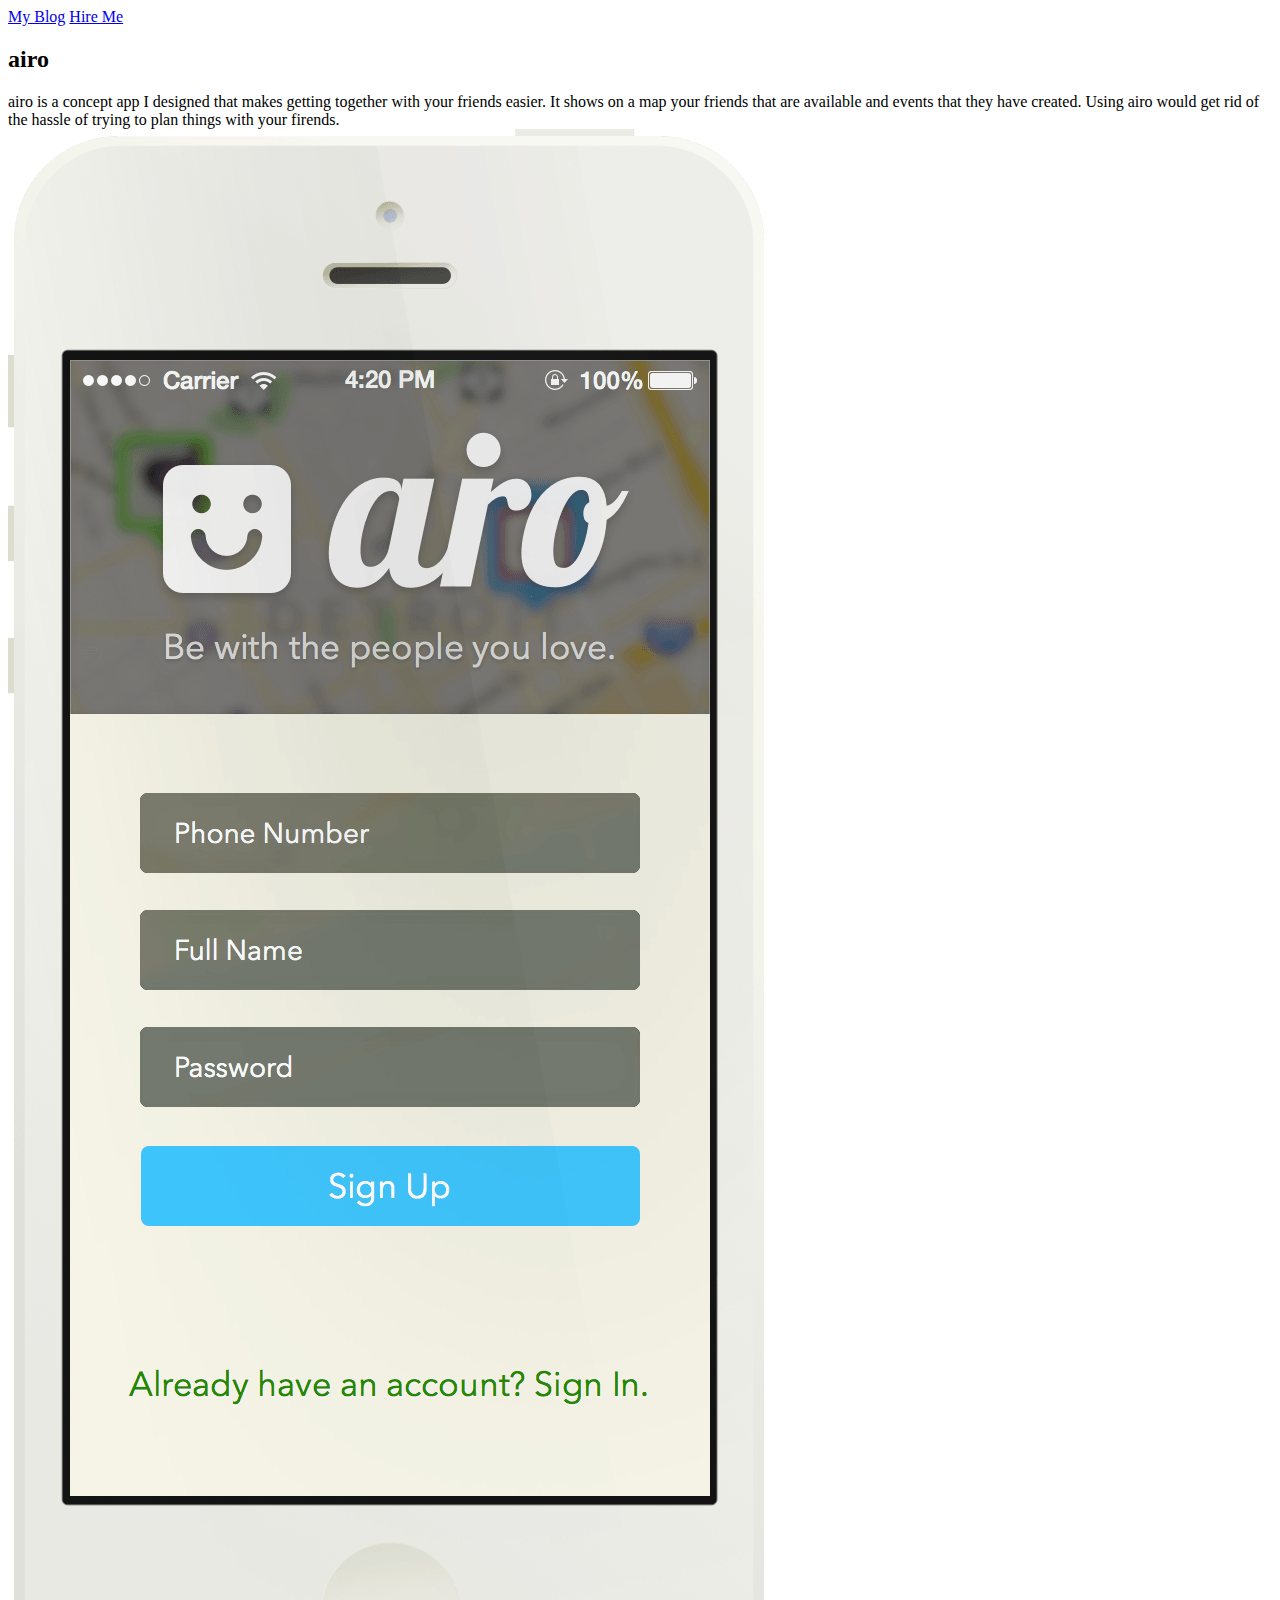
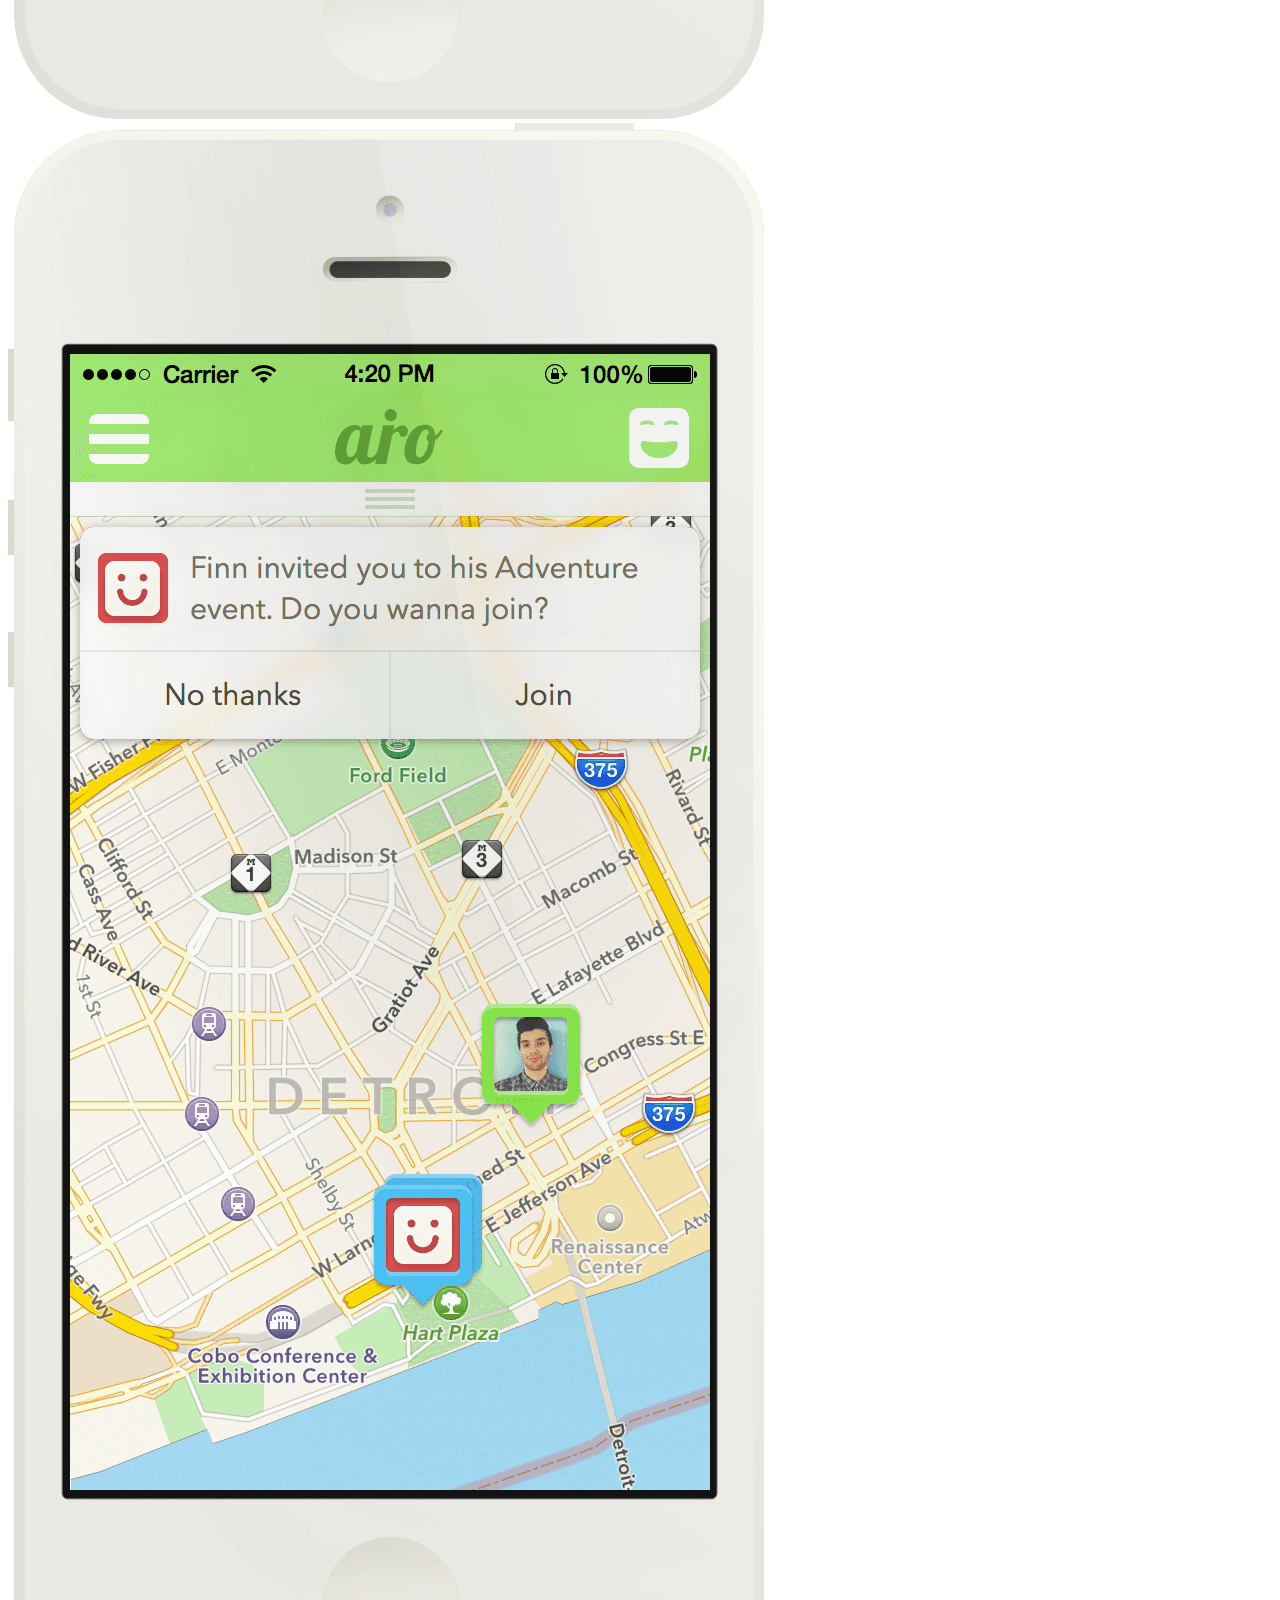
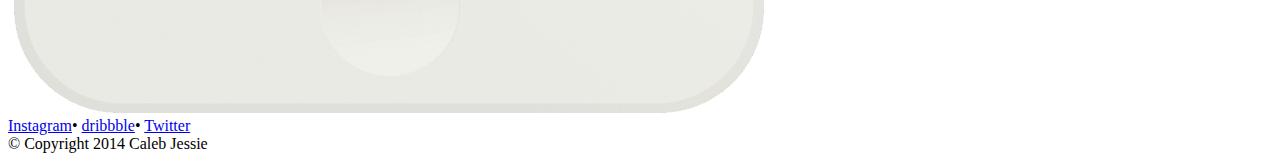
==== airo.html @ 3519adc7 "Move views to root to improve directories in url. Add links in html for projects and logo" ====
<!DOCTYPE html>
<html>
<head>
	<title>Caleb Jessie - Project</title>
	<link rel="stylesheet" href="../compass/css/project-view.css">
	<meta http-equiv="X-UA-Compatible" content="IE=edge">
	<meta charset="UTF-8">
</head>
<body>
	<div class="header-wrapper">
		<header>
			<div class="logo-wrapper"><div class="logo"><a href="http://www.calebjessie.com"></a></div></div>
			<nav>
				<a href="#" class="blog">My Blog</a>
				<a href="mailto:cjjessie793@gmail.com" class="header-button">Hire Me</a>
			</nav>
		</header>
	</div>
	<main>
		<section class="details-wrapper">
			<div class="project-title"><h2>airo</h2></div>
			<div class="project-details">
				airo is a concept app I designed that makes getting together with your friends easier. It shows on a map your friends that are available and events that they have created. Using airo would get rid of the hassle of trying to plan things with your firends. 
			</div>
		</section>
		<section class="project ios-screens">
			<img src="../img/work/airo/airo-signup.png" alt="airo Sign Up Screen">
			<img src="../img/work/airo/airo-map.png" alt="airo Map of Friends Screen">
		</section>
		<footer>
			<span>
				<a class="link-hover" target="_blank" href="http://www.instagram.com/calebjessie">Instagram</a>•
				<a class="link-hover" target="_blank" href="http://www.dribbble.com/calebjessie">dribbble</a>•
				<a class="link-hover" target="_blank" href="http://www.twitter.com/calebjessie">Twitter</a>
			</span>
			<aside class="copyright">
				© Copyright 2014 Caleb Jessie
			</aside>
		</footer>
	</main>
</body>
</html>
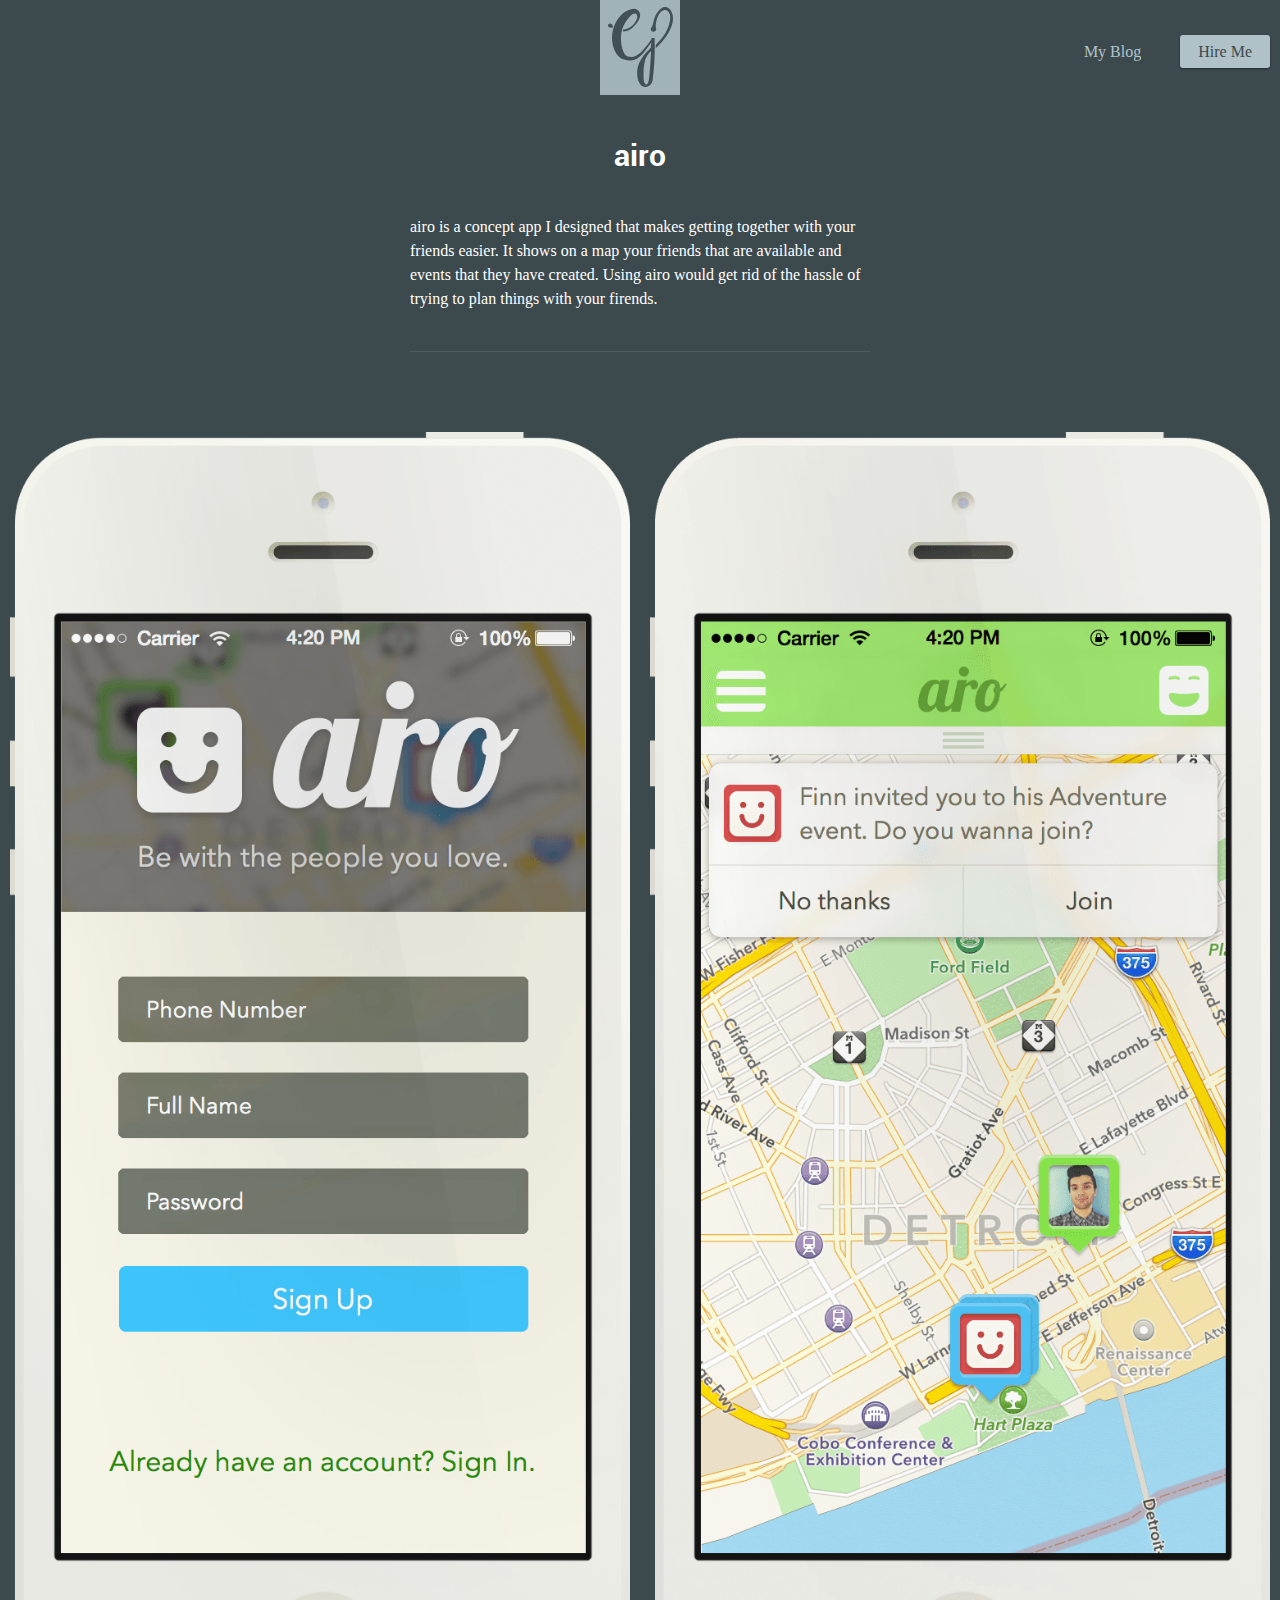
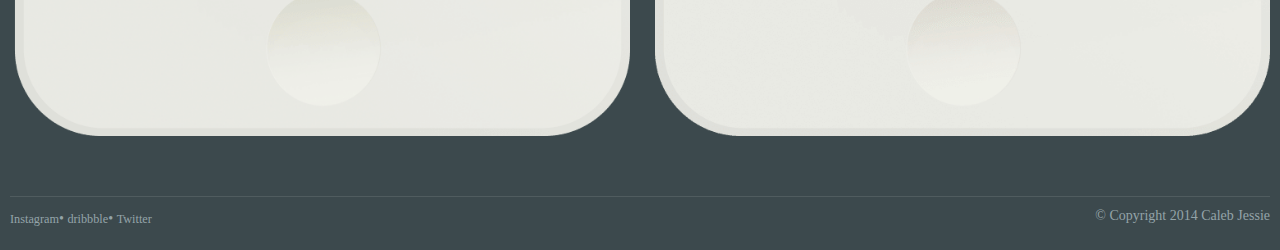
==== commit 11bf80b9: "Fix links to stylesheets in project pages" ====
--- a/airo.html
+++ b/airo.html
@@ -2,7 +2,7 @@
 <html>
 <head>
 	<title>Caleb Jessie - Project</title>
-	<link rel="stylesheet" href="../compass/css/project-view.css">
+	<link rel="stylesheet" href="css/project-view.css">
 	<meta http-equiv="X-UA-Compatible" content="IE=edge">
 	<meta charset="UTF-8">
 </head>
--- a/css/project-view.css
+++ b/css/project-view.css
@@ -0,0 +1,618 @@
+/* line 5, ../../../../../../../Library/Ruby/Gems/2.0.0/gems/compass-core-1.0.1/stylesheets/compass/reset/_utilities.scss */
+html, body, div, span, applet, object, iframe,
+h1, h2, h3, h4, h5, h6, p, blockquote, pre,
+a, abbr, acronym, address, big, cite, code,
+del, dfn, em, img, ins, kbd, q, s, samp,
+small, strike, strong, sub, sup, tt, var,
+b, u, i, center,
+dl, dt, dd, ol, ul, li,
+fieldset, form, label, legend,
+table, caption, tbody, tfoot, thead, tr, th, td,
+article, aside, canvas, details, embed,
+figure, figcaption, footer, header, hgroup,
+menu, nav, output, ruby, section, summary,
+time, mark, audio, video {
+  margin: 0;
+  padding: 0;
+  border: 0;
+  font: inherit;
+  font-size: 100%;
+  vertical-align: baseline;
+}
+
+/* line 22, ../../../../../../../Library/Ruby/Gems/2.0.0/gems/compass-core-1.0.1/stylesheets/compass/reset/_utilities.scss */
+html {
+  line-height: 1;
+}
+
+/* line 24, ../../../../../../../Library/Ruby/Gems/2.0.0/gems/compass-core-1.0.1/stylesheets/compass/reset/_utilities.scss */
+ol, ul {
+  list-style: none;
+}
+
+/* line 26, ../../../../../../../Library/Ruby/Gems/2.0.0/gems/compass-core-1.0.1/stylesheets/compass/reset/_utilities.scss */
+table {
+  border-collapse: collapse;
+  border-spacing: 0;
+}
+
+/* line 28, ../../../../../../../Library/Ruby/Gems/2.0.0/gems/compass-core-1.0.1/stylesheets/compass/reset/_utilities.scss */
+caption, th, td {
+  text-align: left;
+  font-weight: normal;
+  vertical-align: middle;
+}
+
+/* line 30, ../../../../../../../Library/Ruby/Gems/2.0.0/gems/compass-core-1.0.1/stylesheets/compass/reset/_utilities.scss */
+q, blockquote {
+  quotes: none;
+}
+/* line 103, ../../../../../../../Library/Ruby/Gems/2.0.0/gems/compass-core-1.0.1/stylesheets/compass/reset/_utilities.scss */
+q:before, q:after, blockquote:before, blockquote:after {
+  content: "";
+  content: none;
+}
+
+/* line 32, ../../../../../../../Library/Ruby/Gems/2.0.0/gems/compass-core-1.0.1/stylesheets/compass/reset/_utilities.scss */
+a img {
+  border: none;
+}
+
+/* line 116, ../../../../../../../Library/Ruby/Gems/2.0.0/gems/compass-core-1.0.1/stylesheets/compass/reset/_utilities.scss */
+article, aside, details, figcaption, figure, footer, header, hgroup, main, menu, nav, section, summary {
+  display: block;
+}
+
+@font-face {
+  font-family: 'Open Sans Regular';
+  src: url([data-uri]) format("woff");
+  font-weight: normal;
+  font-style: normal;
+}
+@font-face {
+  font-family: 'Roboto Light';
+  src: url([data-uri]) format("woff");
+  font-weight: normal;
+  font-style: normal;
+}
+@font-face {
+  font-family: 'Roboto Bold';
+  src: url([data-uri]) format("woff");
+  font-weight: normal;
+  font-style: normal;
+}
+/* line 106, ../../../../../../../Library/Ruby/Gems/2.0.0/gems/compass-core-1.0.1/stylesheets/compass/typography/_vertical_rhythm.scss */
+html {
+  font-size: 100%;
+  line-height: 1.5em;
+}
+
+/* line 33, ../sass/partials/_global.scss */
+body {
+  font-family: "Open Sans Regular" sans-serif;
+  color: #3c494d;
+}
+
+/* line 38, ../sass/partials/_global.scss */
+h1, h2, h3 {
+  color: #41707f;
+}
+
+/* line 41, ../sass/partials/_global.scss */
+h1 {
+  font-size: 3em;
+  line-height: 1.25em;
+  font-family: "Roboto Light";
+}
+
+/* line 45, ../sass/partials/_global.scss */
+h2 {
+  font-size: 1.875em;
+  line-height: 1.33333em;
+  font-family: "Roboto Bold";
+}
+
+/* line 49, ../sass/partials/_global.scss */
+h3 {
+  font-family: "Roboto Bold";
+}
+
+/* line 53, ../sass/partials/_global.scss */
+a {
+  -moz-transition: color 0.5s ease;
+  -o-transition: color 0.5s ease;
+  -webkit-transition: color 0.5s ease;
+  transition: color 0.5s ease;
+  text-decoration: none;
+  color: #2980b9;
+}
+/* line 59, ../sass/partials/_global.scss */
+a:hover {
+  color: #fff;
+}
+
+/* line 63, ../sass/partials/_global.scss */
+.link-hover {
+  -moz-transition: background 0.5s ease;
+  -o-transition: background 0.5s ease;
+  -webkit-transition: background 0.5s ease;
+  transition: background 0.5s ease;
+}
+/* line 66, ../sass/partials/_global.scss */
+.link-hover:hover {
+  background: #2980b9;
+}
+
+/* line 72, ../sass/partials/_global.scss */
+.button, .header-wrapper header nav .header-button {
+  -moz-border-radius: 3px;
+  -webkit-border-radius: 3px;
+  border-radius: 3px;
+  -moz-box-shadow: 0px 1px 2px rgba(0, 0, 0, 0.5);
+  -webkit-box-shadow: 0px 1px 2px rgba(0, 0, 0, 0.5);
+  box-shadow: 0px 1px 2px rgba(0, 0, 0, 0.5);
+  -moz-transition: opacity 0.5s ease;
+  -o-transition: opacity 0.5s ease;
+  -webkit-transition: opacity 0.5s ease;
+  transition: opacity 0.5s ease;
+  font-size: 1rem;
+  padding: 8px 18px;
+  margin-top: 15px;
+  line-height: 20px;
+  opacity: .8;
+}
+/* line 82, ../sass/partials/_global.scss */
+.button:hover, .header-wrapper header nav .header-button:hover {
+  opacity: 1;
+}
+
+/* line 3, ../sass/project-view.scss */
+body {
+  background: #3c494d;
+  color: #fff;
+}
+
+/* line 8, ../sass/project-view.scss */
+.header-wrapper {
+  height: 95px;
+}
+/* line 11, ../sass/project-view.scss */
+.header-wrapper header {
+  width: 300px;
+  margin-left: auto;
+  margin-right: auto;
+}
+/* line 12, ../../../../../../../Library/Ruby/Gems/2.0.0/gems/susy-2.1.3/sass/susy/output/support/_clearfix.scss */
+.header-wrapper header:after {
+  content: " ";
+  display: block;
+  clear: both;
+}
+@media (min-width: 640px) {
+  /* line 11, ../sass/project-view.scss */
+  .header-wrapper header {
+    width: 620.0px;
+    margin-left: auto;
+    margin-right: auto;
+  }
+  /* line 12, ../../../../../../../Library/Ruby/Gems/2.0.0/gems/susy-2.1.3/sass/susy/output/support/_clearfix.scss */
+  .header-wrapper header:after {
+    content: " ";
+    display: block;
+    clear: both;
+  }
+}
+@media (min-width: 960px) {
+  /* line 11, ../sass/project-view.scss */
+  .header-wrapper header {
+    width: 940px;
+    margin-left: auto;
+    margin-right: auto;
+  }
+  /* line 12, ../../../../../../../Library/Ruby/Gems/2.0.0/gems/susy-2.1.3/sass/susy/output/support/_clearfix.scss */
+  .header-wrapper header:after {
+    content: " ";
+    display: block;
+    clear: both;
+  }
+}
+@media (min-width: 1280px) {
+  /* line 11, ../sass/project-view.scss */
+  .header-wrapper header {
+    width: 1260px;
+    margin-left: auto;
+    margin-right: auto;
+  }
+  /* line 12, ../../../../../../../Library/Ruby/Gems/2.0.0/gems/susy-2.1.3/sass/susy/output/support/_clearfix.scss */
+  .header-wrapper header:after {
+    content: " ";
+    display: block;
+    clear: both;
+  }
+}
+/* line 23, ../sass/project-view.scss */
+.header-wrapper header nav {
+  float: right;
+  margin-top: 2.5em;
+}
+/* line 27, ../sass/project-view.scss */
+.header-wrapper header nav .blog {
+  -moz-transition: opacity 0.5s ease;
+  -o-transition: opacity 0.5s ease;
+  -webkit-transition: opacity 0.5s ease;
+  transition: opacity 0.5s ease;
+  color: #cee0e6;
+  margin: 17px 30px;
+  padding: 5px;
+  opacity: .8;
+}
+@media (max-width: 640px) {
+  /* line 27, ../sass/project-view.scss */
+  .header-wrapper header nav .blog {
+    display: none;
+  }
+}
+/* line 37, ../sass/project-view.scss */
+.header-wrapper header nav .blog:hover {
+  opacity: 1;
+}
+/* line 41, ../sass/project-view.scss */
+.header-wrapper header nav .header-button {
+  background: #cee0e6;
+  color: #3c494d;
+  margin-top: 1.25em;
+}
+
+/* line 50, ../sass/project-view.scss */
+.logo-wrapper {
+  -moz-transition: opacity 0.5s ease;
+  -o-transition: opacity 0.5s ease;
+  -webkit-transition: opacity 0.5s ease;
+  transition: opacity 0.5s ease;
+  background: #cee0e6;
+  width: 80px;
+  height: 95px;
+  position: absolute;
+  left: 50%;
+  margin-left: -40px;
+  opacity: 0.7;
+}
+/* line 60, ../sass/project-view.scss */
+.logo-wrapper:hover {
+  opacity: 1;
+}
+
+/* line 64, ../sass/project-view.scss */
+.logo {
+  display: inline-block;
+  width: 66px;
+  height: 80px;
+  margin: 7px 0 0 7px;
+  background: url([data-uri]) no-repeat center center;
+  cursor: pointer;
+}
+/* line 72, ../sass/project-view.scss */
+.logo a {
+  padding: 66px 80px;
+}
+
+/* line 77, ../sass/project-view.scss */
+main {
+  width: 300px;
+  margin-left: auto;
+  margin-right: auto;
+}
+/* line 12, ../../../../../../../Library/Ruby/Gems/2.0.0/gems/susy-2.1.3/sass/susy/output/support/_clearfix.scss */
+main:after {
+  content: " ";
+  display: block;
+  clear: both;
+}
+@media (min-width: 640px) {
+  /* line 77, ../sass/project-view.scss */
+  main {
+    width: 620.0px;
+    margin-left: auto;
+    margin-right: auto;
+  }
+  /* line 12, ../../../../../../../Library/Ruby/Gems/2.0.0/gems/susy-2.1.3/sass/susy/output/support/_clearfix.scss */
+  main:after {
+    content: " ";
+    display: block;
+    clear: both;
+  }
+}
+@media (min-width: 960px) {
+  /* line 77, ../sass/project-view.scss */
+  main {
+    width: 940px;
+    margin-left: auto;
+    margin-right: auto;
+  }
+  /* line 12, ../../../../../../../Library/Ruby/Gems/2.0.0/gems/susy-2.1.3/sass/susy/output/support/_clearfix.scss */
+  main:after {
+    content: " ";
+    display: block;
+    clear: both;
+  }
+}
+@media (min-width: 1280px) {
+  /* line 77, ../sass/project-view.scss */
+  main {
+    width: 1260px;
+    margin-left: auto;
+    margin-right: auto;
+  }
+  /* line 12, ../../../../../../../Library/Ruby/Gems/2.0.0/gems/susy-2.1.3/sass/susy/output/support/_clearfix.scss */
+  main:after {
+    content: " ";
+    display: block;
+    clear: both;
+  }
+}
+
+/* line 91, ../sass/project-view.scss */
+.details-wrapper {
+  margin-top: 2.5em;
+}
+@media (min-width: 640px) {
+  /* line 91, ../sass/project-view.scss */
+  .details-wrapper {
+    width: 620.0px;
+    float: left;
+    margin-right: 20px;
+  }
+}
+@media (min-width: 960px) {
+  /* line 91, ../sass/project-view.scss */
+  .details-wrapper {
+    width: 940px;
+    float: left;
+    margin-right: 20px;
+  }
+}
+@media (min-width: 1280px) {
+  /* line 91, ../sass/project-view.scss */
+  .details-wrapper {
+    width: 1260px;
+    float: left;
+    margin-right: 20px;
+  }
+}
+
+/* line 103, ../sass/project-view.scss */
+.project-title {
+  text-align: center;
+}
+/* line 106, ../sass/project-view.scss */
+.project-title h2 {
+  color: #fff;
+}
+/* line 109, ../sass/project-view.scss */
+.project-title a {
+  -moz-transition: opacity 0.5s ease;
+  -o-transition: opacity 0.5s ease;
+  -webkit-transition: opacity 0.5s ease;
+  transition: opacity 0.5s ease;
+  color: #fff;
+  opacity: .8;
+}
+/* line 114, ../sass/project-view.scss */
+.project-title a:hover {
+  opacity: 1;
+}
+
+/* line 119, ../sass/project-view.scss */
+.project-details {
+  border-bottom-width: 0.0625em;
+  border-bottom-style: solid;
+  padding-bottom: 0.5625em;
+  border-color: #505c5f;
+  padding-bottom: 2.5em;
+  margin-top: 2.5em;
+  position: relative;
+}
+@media (min-width: 640px) {
+  /* line 119, ../sass/project-view.scss */
+  .project-details {
+    width: 460.0px;
+    float: left;
+    margin-left: 80px;
+    margin-right: -100%;
+  }
+}
+@media (min-width: 960px) {
+  /* line 119, ../sass/project-view.scss */
+  .project-details {
+    width: 460.0px;
+    float: left;
+    margin-left: 240px;
+    margin-right: -100%;
+  }
+}
+@media (min-width: 1280px) {
+  /* line 119, ../sass/project-view.scss */
+  .project-details {
+    width: 460.0px;
+    float: left;
+    margin-left: 400.0px;
+    margin-right: -100%;
+  }
+}
+
+@media (min-width: 640px) {
+  /* line 135, ../sass/project-view.scss */
+  .project {
+    width: 620.0px;
+    float: left;
+    margin-right: 20px;
+  }
+}
+@media (min-width: 960px) {
+  /* line 135, ../sass/project-view.scss */
+  .project {
+    width: 940px;
+    float: left;
+    margin-right: 20px;
+  }
+}
+@media (min-width: 1280px) {
+  /* line 135, ../sass/project-view.scss */
+  .project {
+    width: 1260px;
+    float: left;
+    margin-right: 20px;
+  }
+}
+/* line 146, ../sass/project-view.scss */
+.project img {
+  margin-top: 5em;
+}
+@media (max-width: 640px) {
+  /* line 146, ../sass/project-view.scss */
+  .project img {
+    width: 300px;
+    float: left;
+    margin-left: 0;
+    margin-right: 0;
+  }
+}
+
+@media (min-width: 640px) {
+  /* line 153, ../sass/project-view.scss */
+  .web-screens img {
+    width: 620.0px;
+    float: left;
+    margin-right: 20px;
+  }
+}
+@media (min-width: 960px) {
+  /* line 153, ../sass/project-view.scss */
+  .web-screens img {
+    width: 940px;
+    float: left;
+    margin-right: 20px;
+  }
+}
+@media (min-width: 1280px) {
+  /* line 153, ../sass/project-view.scss */
+  .web-screens img {
+    width: 1260px;
+    float: left;
+    margin-right: 20px;
+  }
+}
+
+@media (min-width: 640px) {
+  /* line 164, ../sass/project-view.scss */
+  .ios-screens img {
+    width: 300px;
+    float: left;
+  }
+  /* line 66, ../../../../../../../Library/Ruby/Gems/2.0.0/gems/susy-2.1.3/sass/susy/language/susy/_gallery.scss */
+  .ios-screens img:nth-child(2n + 1) {
+    margin-left: 0;
+    margin-right: -100%;
+    clear: both;
+    margin-left: 0;
+  }
+  /* line 66, ../../../../../../../Library/Ruby/Gems/2.0.0/gems/susy-2.1.3/sass/susy/language/susy/_gallery.scss */
+  .ios-screens img:nth-child(2n + 2) {
+    margin-left: 320px;
+    margin-right: -100%;
+    clear: none;
+  }
+}
+@media (min-width: 960px) {
+  /* line 164, ../sass/project-view.scss */
+  .ios-screens img {
+    width: 460.0px;
+    float: left;
+  }
+  /* line 66, ../../../../../../../Library/Ruby/Gems/2.0.0/gems/susy-2.1.3/sass/susy/language/susy/_gallery.scss */
+  .ios-screens img:nth-child(2n + 1) {
+    margin-left: 0;
+    margin-right: -100%;
+    clear: both;
+    margin-left: 0;
+  }
+  /* line 66, ../../../../../../../Library/Ruby/Gems/2.0.0/gems/susy-2.1.3/sass/susy/language/susy/_gallery.scss */
+  .ios-screens img:nth-child(2n + 2) {
+    margin-left: 480px;
+    margin-right: -100%;
+    clear: none;
+  }
+}
+@media (min-width: 1280px) {
+  /* line 164, ../sass/project-view.scss */
+  .ios-screens img {
+    width: 620.0px;
+    float: left;
+  }
+  /* line 66, ../../../../../../../Library/Ruby/Gems/2.0.0/gems/susy-2.1.3/sass/susy/language/susy/_gallery.scss */
+  .ios-screens img:nth-child(2n + 1) {
+    margin-left: 0;
+    margin-right: -100%;
+    clear: both;
+    margin-left: 0;
+  }
+  /* line 66, ../../../../../../../Library/Ruby/Gems/2.0.0/gems/susy-2.1.3/sass/susy/language/susy/_gallery.scss */
+  .ios-screens img:nth-child(2n + 2) {
+    margin-left: 640px;
+    margin-right: -100%;
+    clear: none;
+  }
+}
+
+/* line 177, ../sass/project-view.scss */
+footer {
+  border-top-width: 0.0625em;
+  border-top-style: solid;
+  padding-top: 0.5625em;
+  border-color: #505c5f;
+  margin: 3.75em 0 1.25em;
+}
+@media (max-width: 960px) {
+  /* line 177, ../sass/project-view.scss */
+  footer {
+    width: 300px;
+    float: left;
+    margin-left: 0;
+    margin-right: 0;
+    text-align: center;
+  }
+}
+@media (min-width: 640px) {
+  /* line 177, ../sass/project-view.scss */
+  footer {
+    width: 620.0px;
+    float: left;
+    margin-right: 20px;
+  }
+}
+@media (min-width: 960px) {
+  /* line 177, ../sass/project-view.scss */
+  footer {
+    width: 940px;
+    float: left;
+    margin-right: 20px;
+  }
+  /* line 187, ../sass/project-view.scss */
+  footer .copyright {
+    float: right;
+  }
+}
+@media (min-width: 1280px) {
+  /* line 177, ../sass/project-view.scss */
+  footer {
+    width: 1260px;
+    float: left;
+    margin-right: 20px;
+  }
+}
+/* line 198, ../sass/project-view.scss */
+footer span, footer .copyright, footer a {
+  font-size: 0.875em;
+  line-height: 1.42857em;
+  color: #94a4a9;
+}
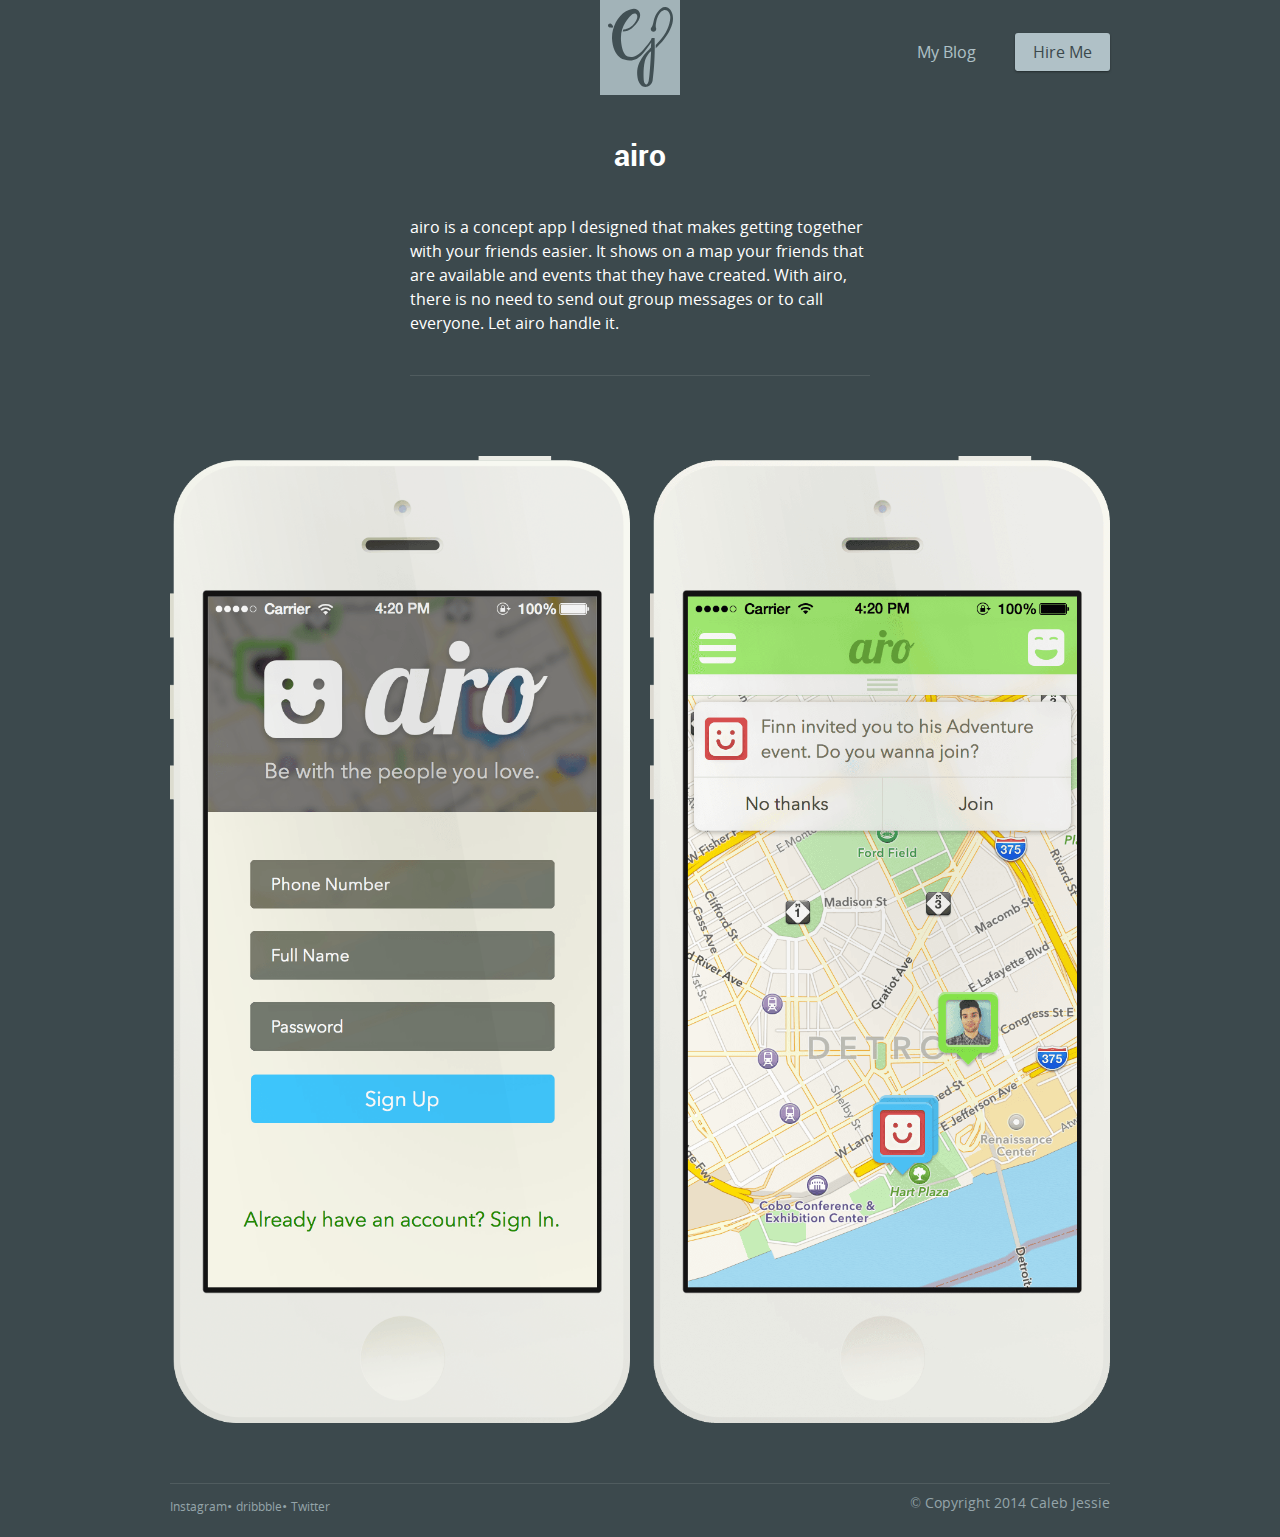
==== commit 200fdcef: "Update airo description" ====
--- a/airo.html
+++ b/airo.html
@@ -4,12 +4,13 @@
 	<title>Caleb Jessie - Project</title>
 	<link rel="stylesheet" href="css/project-view.css">
 	<meta http-equiv="X-UA-Compatible" content="IE=edge">
+	<meta name="viewport" content="width=device-width, initial-scale=1.0">
 	<meta charset="UTF-8">
 </head>
 <body>
 	<div class="header-wrapper">
 		<header>
-			<div class="logo-wrapper"><div class="logo"><a href="http://www.calebjessie.com"></a></div></div>
+			<div class="logo-wrapper"><div class="logo"><a href="/"></a></div></div>
 			<nav>
 				<a href="#" class="blog">My Blog</a>
 				<a href="mailto:cjjessie793@gmail.com" class="header-button">Hire Me</a>
@@ -20,7 +21,7 @@
 		<section class="details-wrapper">
 			<div class="project-title"><h2>airo</h2></div>
 			<div class="project-details">
-				airo is a concept app I designed that makes getting together with your friends easier. It shows on a map your friends that are available and events that they have created. Using airo would get rid of the hassle of trying to plan things with your firends. 
+				airo is a concept app I designed that makes getting together with your friends easier. It shows on a map your friends that are available and events that they have created. With airo, there is no need to send out group messages or to call everyone. Let airo handle it. 
 			</div>
 		</section>
 		<section class="project ios-screens">
--- a/css/project-view.css
+++ b/css/project-view.css
@@ -65,19 +65,19 @@
 
 @font-face {
   font-family: 'Open Sans Regular';
-  src: url([data-uri]) format("woff");
+  src: url([data-uri]) format("woff");
   font-weight: normal;
   font-style: normal;
 }
 @font-face {
   font-family: 'Roboto Light';
-  src: url([data-uri]) format("woff");
+  src: url([data-uri]) format("woff");
   font-weight: normal;
   font-style: normal;
 }
 @font-face {
   font-family: 'Roboto Bold';
-  src: url([data-uri]) format("woff");
+  src: url([data-uri]) format("woff");
   font-weight: normal;
   font-style: normal;
 }
@@ -87,37 +87,42 @@
   line-height: 1.5em;
 }
 
-/* line 33, ../sass/partials/_global.scss */
+@-ms-viewport {
+  width: device-width;
+}
+/* line 38, ../sass/partials/_global.scss */
 body {
-  font-family: "Open Sans Regular" sans-serif;
+  font-family: "Open Sans Regular";
   color: #3c494d;
 }
 
-/* line 38, ../sass/partials/_global.scss */
+/* line 43, ../sass/partials/_global.scss */
 h1, h2, h3 {
   color: #41707f;
 }
 
-/* line 41, ../sass/partials/_global.scss */
+/* line 46, ../sass/partials/_global.scss */
 h1 {
   font-size: 3em;
   line-height: 1.25em;
   font-family: "Roboto Light";
 }
 
-/* line 45, ../sass/partials/_global.scss */
+/* line 50, ../sass/partials/_global.scss */
 h2 {
   font-size: 1.875em;
   line-height: 1.33333em;
   font-family: "Roboto Bold";
 }
 
-/* line 49, ../sass/partials/_global.scss */
+/* line 54, ../sass/partials/_global.scss */
 h3 {
+  font-size: 1.125em;
+  line-height: 2.22222em;
   font-family: "Roboto Bold";
 }
 
-/* line 53, ../sass/partials/_global.scss */
+/* line 58, ../sass/partials/_global.scss */
 a {
   -moz-transition: color 0.5s ease;
   -o-transition: color 0.5s ease;
@@ -126,24 +131,24 @@
   text-decoration: none;
   color: #2980b9;
 }
-/* line 59, ../sass/partials/_global.scss */
+/* line 64, ../sass/partials/_global.scss */
 a:hover {
   color: #fff;
 }
 
-/* line 63, ../sass/partials/_global.scss */
+/* line 70, ../sass/partials/_global.scss */
 .link-hover {
   -moz-transition: background 0.5s ease;
   -o-transition: background 0.5s ease;
   -webkit-transition: background 0.5s ease;
   transition: background 0.5s ease;
 }
-/* line 66, ../sass/partials/_global.scss */
+/* line 73, ../sass/partials/_global.scss */
 .link-hover:hover {
   background: #2980b9;
 }
 
-/* line 72, ../sass/partials/_global.scss */
+/* line 79, ../sass/partials/_global.scss */
 .button, .header-wrapper header nav .header-button {
   -moz-border-radius: 3px;
   -webkit-border-radius: 3px;
@@ -161,7 +166,7 @@
   line-height: 20px;
   opacity: .8;
 }
-/* line 82, ../sass/partials/_global.scss */
+/* line 89, ../sass/partials/_global.scss */
 .button:hover, .header-wrapper header nav .header-button:hover {
   opacity: 1;
 }
@@ -216,26 +221,12 @@
     clear: both;
   }
 }
-@media (min-width: 1280px) {
-  /* line 11, ../sass/project-view.scss */
-  .header-wrapper header {
-    width: 1260px;
-    margin-left: auto;
-    margin-right: auto;
-  }
-  /* line 12, ../../../../../../../Library/Ruby/Gems/2.0.0/gems/susy-2.1.3/sass/susy/output/support/_clearfix.scss */
-  .header-wrapper header:after {
-    content: " ";
-    display: block;
-    clear: both;
-  }
-}
-/* line 23, ../sass/project-view.scss */
+/* line 20, ../sass/project-view.scss */
 .header-wrapper header nav {
   float: right;
   margin-top: 2.5em;
 }
-/* line 27, ../sass/project-view.scss */
+/* line 24, ../sass/project-view.scss */
 .header-wrapper header nav .blog {
   -moz-transition: opacity 0.5s ease;
   -o-transition: opacity 0.5s ease;
@@ -247,23 +238,23 @@
   opacity: .8;
 }
 @media (max-width: 640px) {
-  /* line 27, ../sass/project-view.scss */
+  /* line 24, ../sass/project-view.scss */
   .header-wrapper header nav .blog {
     display: none;
   }
 }
-/* line 37, ../sass/project-view.scss */
+/* line 34, ../sass/project-view.scss */
 .header-wrapper header nav .blog:hover {
   opacity: 1;
 }
-/* line 41, ../sass/project-view.scss */
+/* line 38, ../sass/project-view.scss */
 .header-wrapper header nav .header-button {
   background: #cee0e6;
   color: #3c494d;
   margin-top: 1.25em;
 }
 
-/* line 50, ../sass/project-view.scss */
+/* line 47, ../sass/project-view.scss */
 .logo-wrapper {
   -moz-transition: opacity 0.5s ease;
   -o-transition: opacity 0.5s ease;
@@ -277,12 +268,12 @@
   margin-left: -40px;
   opacity: 0.7;
 }
-/* line 60, ../sass/project-view.scss */
+/* line 57, ../sass/project-view.scss */
 .logo-wrapper:hover {
   opacity: 1;
 }
 
-/* line 64, ../sass/project-view.scss */
+/* line 61, ../sass/project-view.scss */
 .logo {
   display: inline-block;
   width: 66px;
@@ -291,12 +282,12 @@
   background: url([data-uri]) no-repeat center center;
   cursor: pointer;
 }
-/* line 72, ../sass/project-view.scss */
+/* line 69, ../sass/project-view.scss */
 .logo a {
   padding: 66px 80px;
 }
 
-/* line 77, ../sass/project-view.scss */
+/* line 74, ../sass/project-view.scss */
 main {
   width: 300px;
   margin-left: auto;
@@ -309,7 +300,7 @@
   clear: both;
 }
 @media (min-width: 640px) {
-  /* line 77, ../sass/project-view.scss */
+  /* line 74, ../sass/project-view.scss */
   main {
     width: 620.0px;
     margin-left: auto;
@@ -323,7 +314,7 @@
   }
 }
 @media (min-width: 960px) {
-  /* line 77, ../sass/project-view.scss */
+  /* line 74, ../sass/project-view.scss */
   main {
     width: 940px;
     margin-left: auto;
@@ -336,27 +327,13 @@
     clear: both;
   }
 }
-@media (min-width: 1280px) {
-  /* line 77, ../sass/project-view.scss */
-  main {
-    width: 1260px;
-    margin-left: auto;
-    margin-right: auto;
-  }
-  /* line 12, ../../../../../../../Library/Ruby/Gems/2.0.0/gems/susy-2.1.3/sass/susy/output/support/_clearfix.scss */
-  main:after {
-    content: " ";
-    display: block;
-    clear: both;
-  }
-}
-
-/* line 91, ../sass/project-view.scss */
+
+/* line 85, ../sass/project-view.scss */
 .details-wrapper {
   margin-top: 2.5em;
 }
 @media (min-width: 640px) {
-  /* line 91, ../sass/project-view.scss */
+  /* line 85, ../sass/project-view.scss */
   .details-wrapper {
     width: 620.0px;
     float: left;
@@ -364,31 +341,23 @@
   }
 }
 @media (min-width: 960px) {
-  /* line 91, ../sass/project-view.scss */
+  /* line 85, ../sass/project-view.scss */
   .details-wrapper {
     width: 940px;
     float: left;
     margin-right: 20px;
   }
 }
-@media (min-width: 1280px) {
-  /* line 91, ../sass/project-view.scss */
-  .details-wrapper {
-    width: 1260px;
-    float: left;
-    margin-right: 20px;
-  }
-}
-
-/* line 103, ../sass/project-view.scss */
+
+/* line 94, ../sass/project-view.scss */
 .project-title {
   text-align: center;
 }
-/* line 106, ../sass/project-view.scss */
+/* line 97, ../sass/project-view.scss */
 .project-title h2 {
   color: #fff;
 }
-/* line 109, ../sass/project-view.scss */
+/* line 100, ../sass/project-view.scss */
 .project-title a {
   -moz-transition: opacity 0.5s ease;
   -o-transition: opacity 0.5s ease;
@@ -397,12 +366,12 @@
   color: #fff;
   opacity: .8;
 }
-/* line 114, ../sass/project-view.scss */
+/* line 105, ../sass/project-view.scss */
 .project-title a:hover {
   opacity: 1;
 }
 
-/* line 119, ../sass/project-view.scss */
+/* line 110, ../sass/project-view.scss */
 .project-details {
   border-bottom-width: 0.0625em;
   border-bottom-style: solid;
@@ -413,7 +382,7 @@
   position: relative;
 }
 @media (min-width: 640px) {
-  /* line 119, ../sass/project-view.scss */
+  /* line 110, ../sass/project-view.scss */
   .project-details {
     width: 460.0px;
     float: left;
@@ -422,7 +391,7 @@
   }
 }
 @media (min-width: 960px) {
-  /* line 119, ../sass/project-view.scss */
+  /* line 110, ../sass/project-view.scss */
   .project-details {
     width: 460.0px;
     float: left;
@@ -430,18 +399,9 @@
     margin-right: -100%;
   }
 }
-@media (min-width: 1280px) {
-  /* line 119, ../sass/project-view.scss */
-  .project-details {
-    width: 460.0px;
-    float: left;
-    margin-left: 400.0px;
-    margin-right: -100%;
-  }
-}
-
-@media (min-width: 640px) {
-  /* line 135, ../sass/project-view.scss */
+
+@media (min-width: 640px) {
+  /* line 123, ../sass/project-view.scss */
   .project {
     width: 620.0px;
     float: left;
@@ -449,27 +409,19 @@
   }
 }
 @media (min-width: 960px) {
-  /* line 135, ../sass/project-view.scss */
+  /* line 123, ../sass/project-view.scss */
   .project {
     width: 940px;
     float: left;
     margin-right: 20px;
   }
 }
-@media (min-width: 1280px) {
-  /* line 135, ../sass/project-view.scss */
-  .project {
-    width: 1260px;
-    float: left;
-    margin-right: 20px;
-  }
-}
-/* line 146, ../sass/project-view.scss */
+/* line 131, ../sass/project-view.scss */
 .project img {
   margin-top: 5em;
 }
 @media (max-width: 640px) {
-  /* line 146, ../sass/project-view.scss */
+  /* line 131, ../sass/project-view.scss */
   .project img {
     width: 300px;
     float: left;
@@ -479,7 +431,7 @@
 }
 
 @media (min-width: 640px) {
-  /* line 153, ../sass/project-view.scss */
+  /* line 138, ../sass/project-view.scss */
   .web-screens img {
     width: 620.0px;
     float: left;
@@ -487,24 +439,16 @@
   }
 }
 @media (min-width: 960px) {
-  /* line 153, ../sass/project-view.scss */
+  /* line 138, ../sass/project-view.scss */
   .web-screens img {
     width: 940px;
     float: left;
     margin-right: 20px;
   }
 }
-@media (min-width: 1280px) {
-  /* line 153, ../sass/project-view.scss */
-  .web-screens img {
-    width: 1260px;
-    float: left;
-    margin-right: 20px;
-  }
-}
-
-@media (min-width: 640px) {
-  /* line 164, ../sass/project-view.scss */
+
+@media (min-width: 640px) {
+  /* line 146, ../sass/project-view.scss */
   .ios-screens img {
     width: 300px;
     float: left;
@@ -524,7 +468,7 @@
   }
 }
 @media (min-width: 960px) {
-  /* line 164, ../sass/project-view.scss */
+  /* line 146, ../sass/project-view.scss */
   .ios-screens img {
     width: 460.0px;
     float: left;
@@ -543,28 +487,8 @@
     clear: none;
   }
 }
-@media (min-width: 1280px) {
-  /* line 164, ../sass/project-view.scss */
-  .ios-screens img {
-    width: 620.0px;
-    float: left;
-  }
-  /* line 66, ../../../../../../../Library/Ruby/Gems/2.0.0/gems/susy-2.1.3/sass/susy/language/susy/_gallery.scss */
-  .ios-screens img:nth-child(2n + 1) {
-    margin-left: 0;
-    margin-right: -100%;
-    clear: both;
-    margin-left: 0;
-  }
-  /* line 66, ../../../../../../../Library/Ruby/Gems/2.0.0/gems/susy-2.1.3/sass/susy/language/susy/_gallery.scss */
-  .ios-screens img:nth-child(2n + 2) {
-    margin-left: 640px;
-    margin-right: -100%;
-    clear: none;
-  }
-}
-
-/* line 177, ../sass/project-view.scss */
+
+/* line 156, ../sass/project-view.scss */
 footer {
   border-top-width: 0.0625em;
   border-top-style: solid;
@@ -573,7 +497,7 @@
   margin: 3.75em 0 1.25em;
 }
 @media (max-width: 960px) {
-  /* line 177, ../sass/project-view.scss */
+  /* line 156, ../sass/project-view.scss */
   footer {
     width: 300px;
     float: left;
@@ -583,7 +507,7 @@
   }
 }
 @media (min-width: 640px) {
-  /* line 177, ../sass/project-view.scss */
+  /* line 156, ../sass/project-view.scss */
   footer {
     width: 620.0px;
     float: left;
@@ -591,26 +515,18 @@
   }
 }
 @media (min-width: 960px) {
-  /* line 177, ../sass/project-view.scss */
+  /* line 156, ../sass/project-view.scss */
   footer {
     width: 940px;
     float: left;
     margin-right: 20px;
   }
-  /* line 187, ../sass/project-view.scss */
+  /* line 166, ../sass/project-view.scss */
   footer .copyright {
     float: right;
   }
 }
-@media (min-width: 1280px) {
-  /* line 177, ../sass/project-view.scss */
-  footer {
-    width: 1260px;
-    float: left;
-    margin-right: 20px;
-  }
-}
-/* line 198, ../sass/project-view.scss */
+/* line 174, ../sass/project-view.scss */
 footer span, footer .copyright, footer a {
   font-size: 0.875em;
   line-height: 1.42857em;
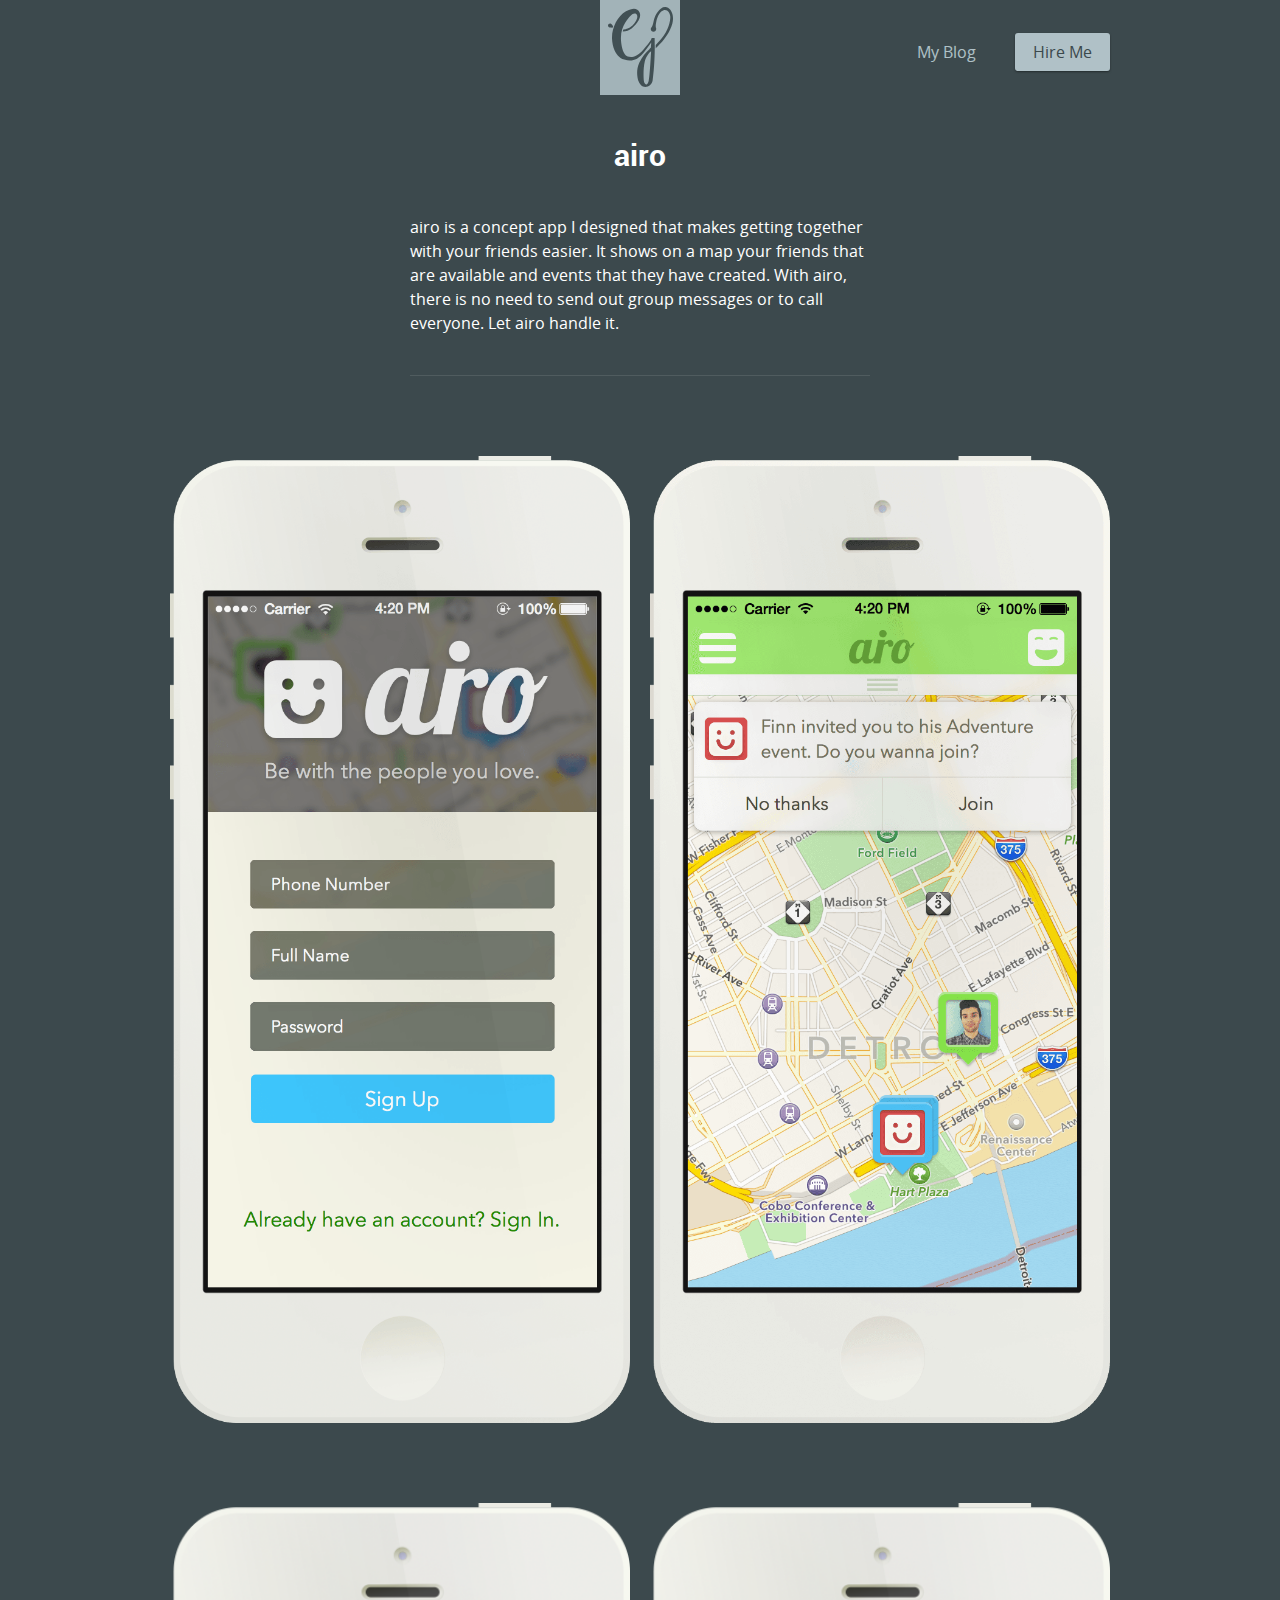
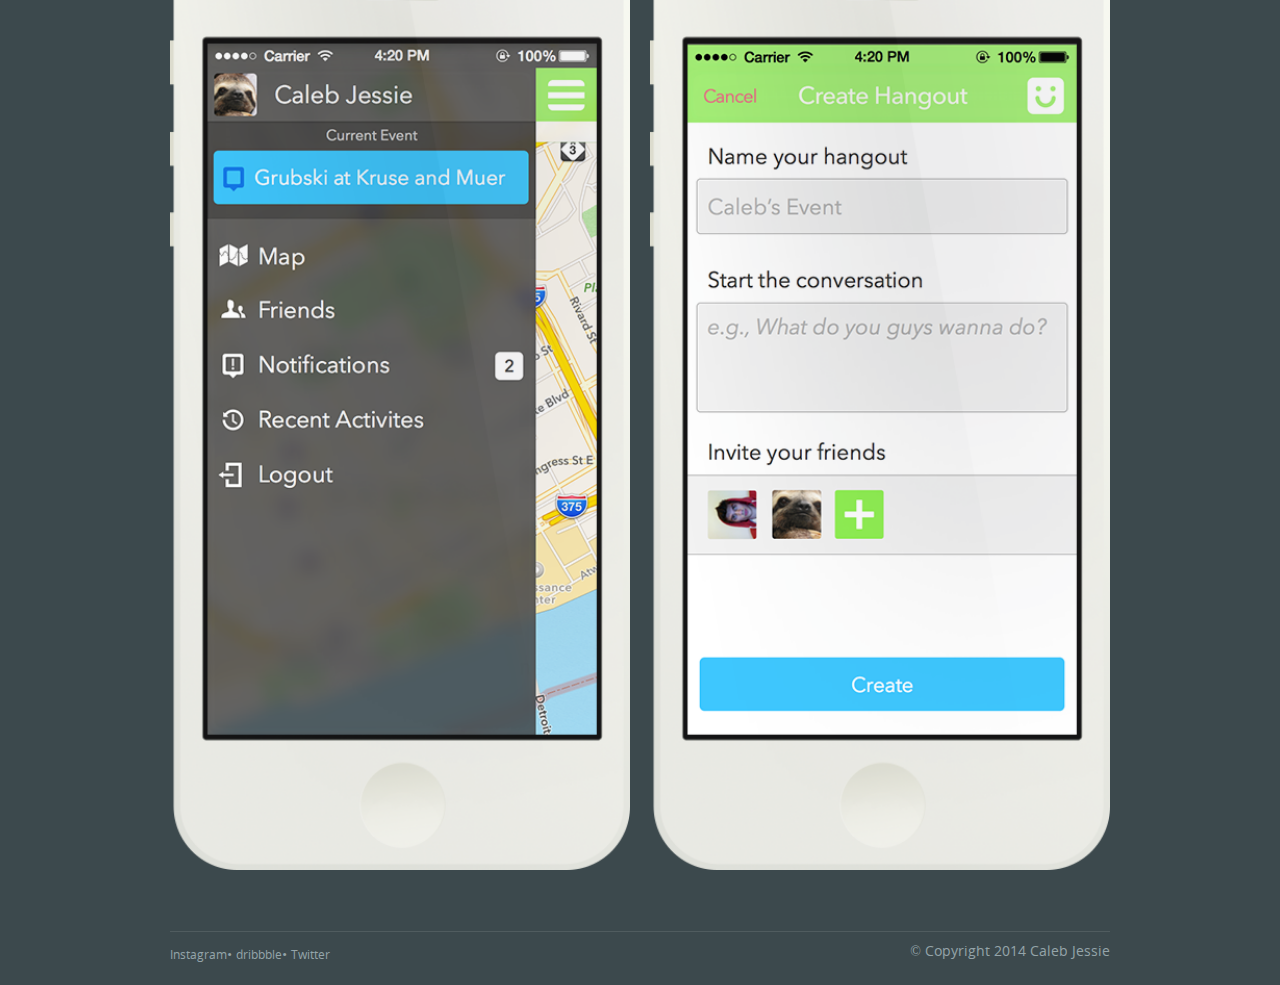
==== commit e15d2850: "Add more airo images" ====
--- a/airo.html
+++ b/airo.html
@@ -25,8 +25,10 @@
 			</div>
 		</section>
 		<section class="project ios-screens">
-			<img src="../img/work/airo/airo-signup.png" alt="airo Sign Up Screen">
-			<img src="../img/work/airo/airo-map.png" alt="airo Map of Friends Screen">
+			<img src="img/work/airo/airo-signup.png" alt="airo Sign Up Screen">
+			<img src="img/work/airo/airo-map.png" alt="airo Map of Friends Screen">
+			<img src="img/work/airo/airo-nav.png" alt="airo Navigation Screen">
+			<img src="img/work/airo/airo-create-event.png" alt="airo Create Event Screen">
 		</section>
 		<footer>
 			<span>
